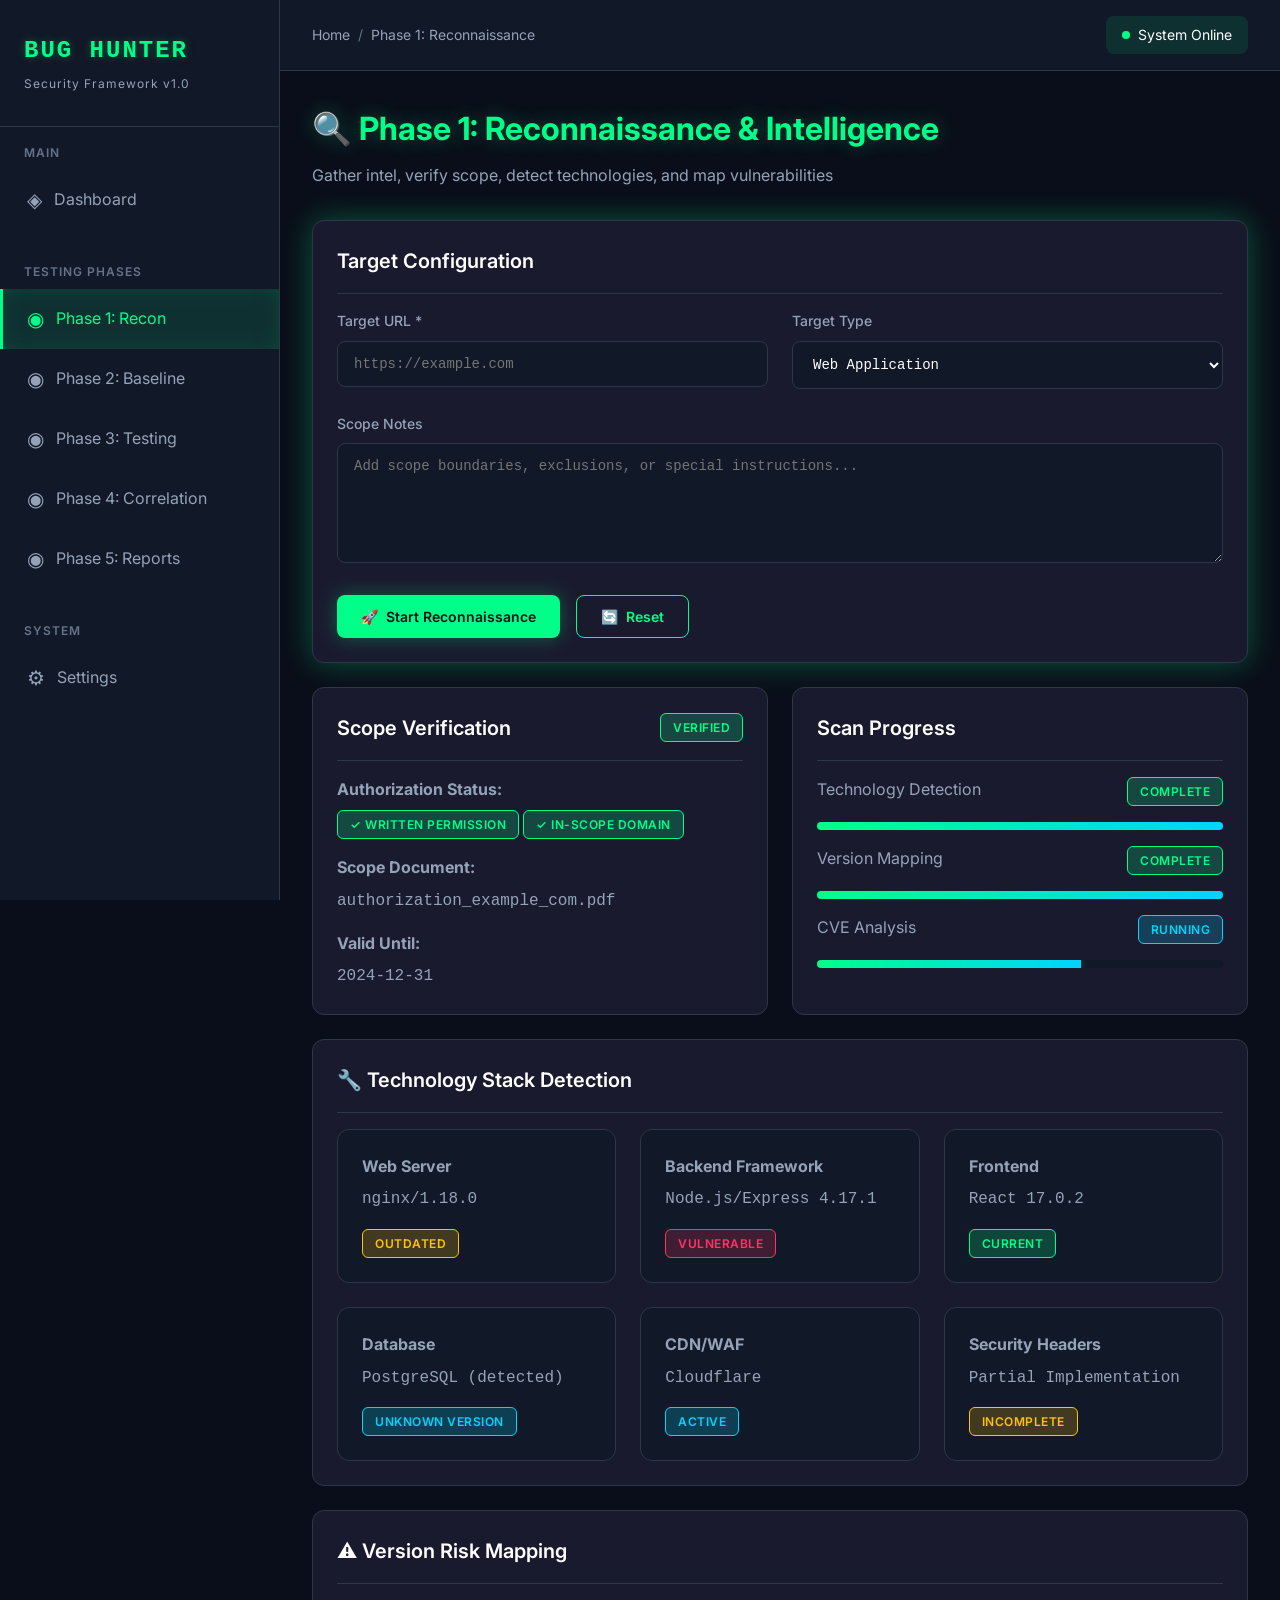
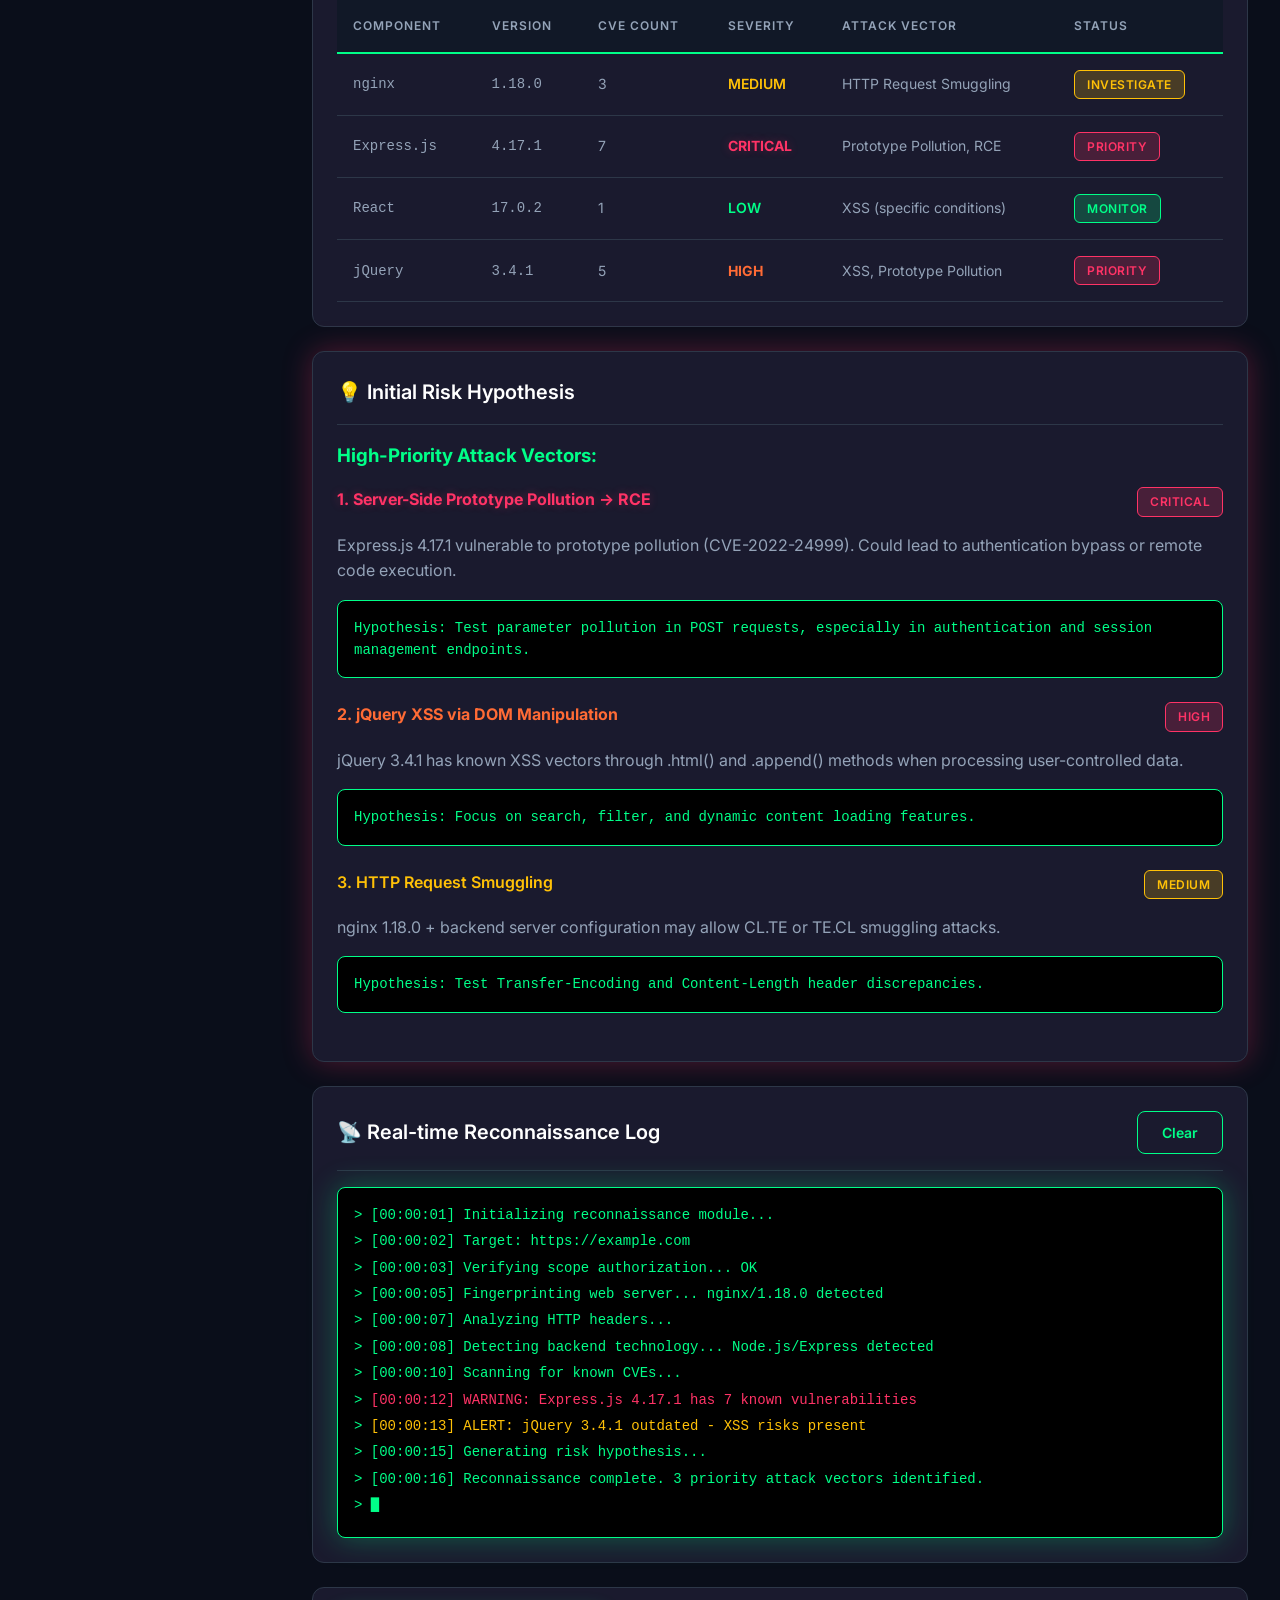
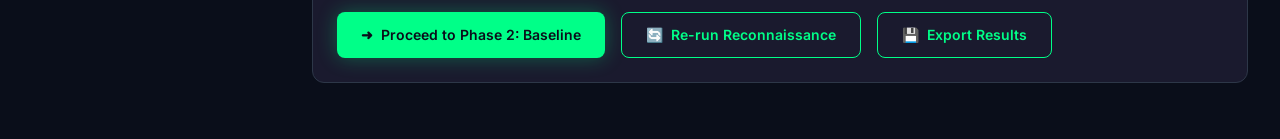
==== frontend/pages/recon.html @ 170af29f "Add professional cybersecurity-themed frontend for Bug Hunter Framework - Created stunning cyberpunk" ====
<!DOCTYPE html>
<html lang="en">
<head>
    <meta charset="UTF-8">
    <meta name="viewport" content="width=device-width, initial-scale=1.0">
    <title>Phase 1: Reconnaissance - Bug Hunter Framework</title>
    <link rel="stylesheet" href="../css/style.css">
</head>
<body>
    <div class="app-container">
        <!-- Sidebar Navigation -->
        <aside class="sidebar">
            <div class="sidebar-header">
                <div class="logo">BUG HUNTER</div>
                <div class="logo-subtitle">Security Framework v1.0</div>
            </div>
            
            <nav class="nav-menu">
                <div class="nav-section">
                    <div class="nav-section-title">Main</div>
                    <a href="index.html" class="nav-link">
                        <span class="nav-icon">◈</span>
                        <span>Dashboard</span>
                    </a>
                </div>
                
                <div class="nav-section">
                    <div class="nav-section-title">Testing Phases</div>
                    <a href="recon.html" class="nav-link">
                        <span class="nav-icon">◉</span>
                        <span>Phase 1: Recon</span>
                    </a>
                    <a href="baseline.html" class="nav-link">
                        <span class="nav-icon">◉</span>
                        <span>Phase 2: Baseline</span>
                    </a>
                    <a href="testing.html" class="nav-link">
                        <span class="nav-icon">◉</span>
                        <span>Phase 3: Testing</span>
                    </a>
                    <a href="correlation.html" class="nav-link">
                        <span class="nav-icon">◉</span>
                        <span>Phase 4: Correlation</span>
                    </a>
                    <a href="reports.html" class="nav-link">
                        <span class="nav-icon">◉</span>
                        <span>Phase 5: Reports</span>
                    </a>
                </div>
                
                <div class="nav-section">
                    <div class="nav-section-title">System</div>
                    <a href="settings.html" class="nav-link">
                        <span class="nav-icon">⚙</span>
                        <span>Settings</span>
                    </a>
                </div>
            </nav>
        </aside>

        <!-- Main Content -->
        <main class="main-content">
            <!-- Top Header -->
            <header class="top-header">
                <div class="breadcrumb">
                    <a href="index.html" class="breadcrumb-item">Home</a>
                    <span class="breadcrumb-separator">/</span>
                    <span class="breadcrumb-item">Phase 1: Reconnaissance</span>
                </div>
                
                <div class="header-actions">
                    <div class="status-indicator">
                        <span class="status-dot"></span>
                        <span>System Online</span>
                    </div>
                </div>
            </header>

            <!-- Page Content -->
            <div class="content-container">
                <!-- Page Header -->
                <div class="page-header">
                    <h1 class="page-title">🔍 Phase 1: Reconnaissance & Intelligence</h1>
                    <p class="page-subtitle">Gather intel, verify scope, detect technologies, and map vulnerabilities</p>
                </div>

                <!-- Target Input Form -->
                <div class="card glow-green">
                    <div class="card-header">
                        <h2 class="card-title">Target Configuration</h2>
                    </div>
                    <div class="card-body">
                        <form id="targetForm">
                            <div class="grid grid-2">
                                <div class="form-group">
                                    <label class="form-label">Target URL *</label>
                                    <input type="text" class="form-input" placeholder="https://example.com" id="targetUrl" required>
                                </div>
                                <div class="form-group">
                                    <label class="form-label">Target Type</label>
                                    <select class="form-select" id="targetType">
                                        <option>Web Application</option>
                                        <option>API Endpoint</option>
                                        <option>Mobile Backend</option>
                                        <option>GraphQL API</option>
                                    </select>
                                </div>
                            </div>
                            
                            <div class="form-group">
                                <label class="form-label">Scope Notes</label>
                                <textarea class="form-textarea" placeholder="Add scope boundaries, exclusions, or special instructions..."></textarea>
                            </div>
                            
                            <div class="flex gap-2">
                                <button type="submit" class="btn btn-primary">
                                    <span>🚀</span>
                                    <span>Start Reconnaissance</span>
                                </button>
                                <button type="button" class="btn btn-secondary" onclick="document.getElementById('targetForm').reset()">
                                    <span>🔄</span>
                                    <span>Reset</span>
                                </button>
                            </div>
                        </form>
                    </div>
                </div>

                <!-- Scope Verification Status -->
                <div class="grid grid-2">
                    <div class="card">
                        <div class="card-header">
                            <h2 class="card-title">Scope Verification</h2>
                            <span class="badge badge-success">VERIFIED</span>
                        </div>
                        <div class="card-body">
                            <div class="mb-2">
                                <strong>Authorization Status:</strong>
                                <div class="mt-1">
                                    <span class="badge badge-success">✓ Written Permission</span>
                                    <span class="badge badge-success">✓ In-Scope Domain</span>
                                </div>
                            </div>
                            <div class="mb-2">
                                <strong>Scope Document:</strong>
                                <div class="monospace text-secondary mt-1">authorization_example_com.pdf</div>
                            </div>
                            <div>
                                <strong>Valid Until:</strong>
                                <div class="monospace text-secondary mt-1">2024-12-31</div>
                            </div>
                        </div>
                    </div>

                    <div class="card">
                        <div class="card-header">
                            <h2 class="card-title">Scan Progress</h2>
                        </div>
                        <div class="card-body">
                            <div class="mb-2">
                                <div class="flex-between mb-1">
                                    <span>Technology Detection</span>
                                    <span class="badge badge-success">COMPLETE</span>
                                </div>
                                <div class="progress">
                                    <div class="progress-bar" style="width: 100%"></div>
                                </div>
                            </div>
                            <div class="mb-2">
                                <div class="flex-between mb-1">
                                    <span>Version Mapping</span>
                                    <span class="badge badge-success">COMPLETE</span>
                                </div>
                                <div class="progress">
                                    <div class="progress-bar" style="width: 100%"></div>
                                </div>
                            </div>
                            <div>
                                <div class="flex-between mb-1">
                                    <span>CVE Analysis</span>
                                    <span class="badge badge-info">RUNNING</span>
                                </div>
                                <div class="progress">
                                    <div class="progress-bar" style="width: 65%"></div>
                                </div>
                            </div>
                        </div>
                    </div>
                </div>

                <!-- Technology Detection Results -->
                <div class="card">
                    <div class="card-header">
                        <h2 class="card-title">🔧 Technology Stack Detection</h2>
                    </div>
                    <div class="card-body">
                        <div class="grid grid-3">
                            <div class="card" style="background: var(--bg-secondary); margin: 0;">
                                <div class="card-body">
                                    <strong class="text-primary">Web Server</strong>
                                    <div class="monospace mt-1">nginx/1.18.0</div>
                                    <span class="badge badge-warning mt-2">OUTDATED</span>
                                </div>
                            </div>
                            
                            <div class="card" style="background: var(--bg-secondary); margin: 0;">
                                <div class="card-body">
                                    <strong class="text-primary">Backend Framework</strong>
                                    <div class="monospace mt-1">Node.js/Express 4.17.1</div>
                                    <span class="badge badge-danger mt-2">VULNERABLE</span>
                                </div>
                            </div>
                            
                            <div class="card" style="background: var(--bg-secondary); margin: 0;">
                                <div class="card-body">
                                    <strong class="text-primary">Frontend</strong>
                                    <div class="monospace mt-1">React 17.0.2</div>
                                    <span class="badge badge-success mt-2">CURRENT</span>
                                </div>
                            </div>
                            
                            <div class="card" style="background: var(--bg-secondary); margin: 0;">
                                <div class="card-body">
                                    <strong class="text-primary">Database</strong>
                                    <div class="monospace mt-1">PostgreSQL (detected)</div>
                                    <span class="badge badge-info mt-2">UNKNOWN VERSION</span>
                                </div>
                            </div>
                            
                            <div class="card" style="background: var(--bg-secondary); margin: 0;">
                                <div class="card-body">
                                    <strong class="text-primary">CDN/WAF</strong>
                                    <div class="monospace mt-1">Cloudflare</div>
                                    <span class="badge badge-info mt-2">ACTIVE</span>
                                </div>
                            </div>
                            
                            <div class="card" style="background: var(--bg-secondary); margin: 0;">
                                <div class="card-body">
                                    <strong class="text-primary">Security Headers</strong>
                                    <div class="monospace mt-1">Partial Implementation</div>
                                    <span class="badge badge-warning mt-2">INCOMPLETE</span>
                                </div>
                            </div>
                        </div>
                    </div>
                </div>

                <!-- Version Risk Mapping Table -->
                <div class="card">
                    <div class="card-header">
                        <h2 class="card-title">⚠ Version Risk Mapping</h2>
                    </div>
                    <div class="card-body">
                        <table class="table">
                            <thead>
                                <tr>
                                    <th>Component</th>
                                    <th>Version</th>
                                    <th>CVE Count</th>
                                    <th>Severity</th>
                                    <th>Attack Vector</th>
                                    <th>Status</th>
                                </tr>
                            </thead>
                            <tbody>
                                <tr>
                                    <td class="monospace">nginx</td>
                                    <td class="monospace">1.18.0</td>
                                    <td>3</td>
                                    <td><span class="risk-medium">MEDIUM</span></td>
                                    <td>HTTP Request Smuggling</td>
                                    <td><span class="badge badge-warning">INVESTIGATE</span></td>
                                </tr>
                                <tr>
                                    <td class="monospace">Express.js</td>
                                    <td class="monospace">4.17.1</td>
                                    <td>7</td>
                                    <td><span class="risk-critical">CRITICAL</span></td>
                                    <td>Prototype Pollution, RCE</td>
                                    <td><span class="badge badge-danger">PRIORITY</span></td>
                                </tr>
                                <tr>
                                    <td class="monospace">React</td>
                                    <td class="monospace">17.0.2</td>
                                    <td>1</td>
                                    <td><span class="risk-low">LOW</span></td>
                                    <td>XSS (specific conditions)</td>
                                    <td><span class="badge badge-success">MONITOR</span></td>
                                </tr>
                                <tr>
                                    <td class="monospace">jQuery</td>
                                    <td class="monospace">3.4.1</td>
                                    <td>5</td>
                                    <td><span class="risk-high">HIGH</span></td>
                                    <td>XSS, Prototype Pollution</td>
                                    <td><span class="badge badge-danger">PRIORITY</span></td>
                                </tr>
                            </tbody>
                        </table>
                    </div>
                </div>

                <!-- Risk Hypothesis Display -->
                <div class="card glow-red">
                    <div class="card-header">
                        <h2 class="card-title">💡 Initial Risk Hypothesis</h2>
                    </div>
                    <div class="card-body">
                        <h3 style="color: var(--neon-green); margin-bottom: 1rem;">High-Priority Attack Vectors:</h3>
                        
                        <div class="mb-3">
                            <div class="flex-between mb-2">
                                <strong class="risk-critical">1. Server-Side Prototype Pollution → RCE</strong>
                                <span class="badge badge-danger">CRITICAL</span>
                            </div>
                            <div class="text-secondary">
                                Express.js 4.17.1 vulnerable to prototype pollution (CVE-2022-24999). 
                                Could lead to authentication bypass or remote code execution.
                            </div>
                            <div class="code-block mt-2">
                                Hypothesis: Test parameter pollution in POST requests, 
                                especially in authentication and session management endpoints.
                            </div>
                        </div>

                        <div class="mb-3">
                            <div class="flex-between mb-2">
                                <strong class="risk-high">2. jQuery XSS via DOM Manipulation</strong>
                                <span class="badge badge-danger">HIGH</span>
                            </div>
                            <div class="text-secondary">
                                jQuery 3.4.1 has known XSS vectors through .html() and .append() methods
                                when processing user-controlled data.
                            </div>
                            <div class="code-block mt-2">
                                Hypothesis: Focus on search, filter, and dynamic content loading features.
                            </div>
                        </div>

                        <div class="mb-3">
                            <div class="flex-between mb-2">
                                <strong class="risk-medium">3. HTTP Request Smuggling</strong>
                                <span class="badge badge-warning">MEDIUM</span>
                            </div>
                            <div class="text-secondary">
                                nginx 1.18.0 + backend server configuration may allow CL.TE or TE.CL smuggling attacks.
                            </div>
                            <div class="code-block mt-2">
                                Hypothesis: Test Transfer-Encoding and Content-Length header discrepancies.
                            </div>
                        </div>
                    </div>
                </div>

                <!-- Real-time Terminal Output -->
                <div class="card">
                    <div class="card-header">
                        <h2 class="card-title">📡 Real-time Reconnaissance Log</h2>
                        <button class="btn btn-secondary" onclick="BugHunter.clearTerminal('reconTerminal')">Clear</button>
                    </div>
                    <div class="card-body">
                        <div class="terminal" id="reconTerminal">
                            <div class="terminal-line">[00:00:01] Initializing reconnaissance module...</div>
                            <div class="terminal-line">[00:00:02] Target: https://example.com</div>
                            <div class="terminal-line">[00:00:03] Verifying scope authorization... OK</div>
                            <div class="terminal-line">[00:00:05] Fingerprinting web server... nginx/1.18.0 detected</div>
                            <div class="terminal-line">[00:00:07] Analyzing HTTP headers...</div>
                            <div class="terminal-line">[00:00:08] Detecting backend technology... Node.js/Express detected</div>
                            <div class="terminal-line">[00:00:10] Scanning for known CVEs...</div>
                            <div class="terminal-line" style="color: #ff3366;">[00:00:12] WARNING: Express.js 4.17.1 has 7 known vulnerabilities</div>
                            <div class="terminal-line" style="color: #ffc107;">[00:00:13] ALERT: jQuery 3.4.1 outdated - XSS risks present</div>
                            <div class="terminal-line">[00:00:15] Generating risk hypothesis...</div>
                            <div class="terminal-line" style="color: #00ff88;">[00:00:16] Reconnaissance complete. 3 priority attack vectors identified.</div>
                            <div class="terminal-line"><span class="terminal-prompt">█</span></div>
                        </div>
                    </div>
                </div>

                <!-- Actions -->
                <div class="card">
                    <div class="card-body flex gap-2">
                        <a href="baseline.html" class="btn btn-primary">
                            <span>➜</span>
                            <span>Proceed to Phase 2: Baseline</span>
                        </a>
                        <button class="btn btn-secondary" onclick="location.reload()">
                            <span>🔄</span>
                            <span>Re-run Reconnaissance</span>
                        </button>
                        <button class="btn btn-secondary">
                            <span>💾</span>
                            <span>Export Results</span>
                        </button>
                    </div>
                </div>
            </div>
        </main>
    </div>

    <script src="../js/app.js"></script>
    <script>
        document.getElementById('targetForm').addEventListener('submit', (e) => {
            e.preventDefault();
            const url = document.getElementById('targetUrl').value;
            BugHunter.addTerminalLine('reconTerminal', `[NEW] Starting reconnaissance for ${url}...`, 'success');
            BugHunter.showNotification('Reconnaissance started for ' + url, 'info');
        });
    </script>
</body>
</html>
---- frontend/css/style.css ----
/* Bug Hunter Framework - Cybersecurity Theme CSS */

@import url('https://fonts.googleapis.com/css2?family=Inter:wght@300;400;500;600;700&display=swap');

:root {
    --bg-primary: #0a0e1a;
    --bg-secondary: #111827;
    --bg-card: #1a1a2e;
    --neon-green: #00ff88;
    --neon-red: #ff3366;
    --neon-blue: #00d4ff;
    --neon-purple: #b026ff;
    --text-primary: #ffffff;
    --text-secondary: #94a3b8;
    --text-muted: #64748b;
    --border-color: #2d3748;
    --glow-green: rgba(0, 255, 136, 0.3);
    --glow-red: rgba(255, 51, 102, 0.3);
    --glow-blue: rgba(0, 212, 255, 0.3);
}

* {
    margin: 0;
    padding: 0;
    box-sizing: border-box;
}

body {
    font-family: 'Inter', -apple-system, BlinkMacSystemFont, 'Segoe UI', sans-serif;
    background-color: var(--bg-primary);
    color: var(--text-primary);
    line-height: 1.6;
    overflow-x: hidden;
}

code, pre, .monospace {
    font-family: 'Courier New', 'Consolas', monospace;
}

/* Scrollbar Styling */
::-webkit-scrollbar {
    width: 10px;
    height: 10px;
}

::-webkit-scrollbar-track {
    background: var(--bg-secondary);
}

::-webkit-scrollbar-thumb {
    background: var(--neon-green);
    border-radius: 5px;
}

::-webkit-scrollbar-thumb:hover {
    background: #00cc70;
}

/* Layout Container */
.app-container {
    display: flex;
    min-height: 100vh;
}

/* Sidebar Navigation */
.sidebar {
    width: 280px;
    background: var(--bg-secondary);
    border-right: 1px solid var(--border-color);
    position: fixed;
    height: 100vh;
    overflow-y: auto;
    z-index: 1000;
    transition: transform 0.3s ease;
}

.sidebar-header {
    padding: 2rem 1.5rem;
    border-bottom: 1px solid var(--border-color);
}

.logo {
    font-family: 'Courier New', monospace;
    font-size: 1.5rem;
    font-weight: bold;
    color: var(--neon-green);
    text-shadow: 0 0 10px var(--glow-green);
    letter-spacing: 2px;
}

.logo-subtitle {
    font-size: 0.75rem;
    color: var(--text-secondary);
    margin-top: 0.25rem;
    letter-spacing: 1px;
}

.nav-menu {
    padding: 1rem 0;
}

.nav-section {
    margin-bottom: 2rem;
}

.nav-section-title {
    font-size: 0.75rem;
    font-weight: 600;
    color: var(--text-muted);
    text-transform: uppercase;
    letter-spacing: 1px;
    padding: 0 1.5rem;
    margin-bottom: 0.5rem;
}

.nav-link {
    display: flex;
    align-items: center;
    padding: 0.875rem 1.5rem;
    color: var(--text-secondary);
    text-decoration: none;
    transition: all 0.3s ease;
    border-left: 3px solid transparent;
}

.nav-link:hover {
    background: rgba(0, 255, 136, 0.05);
    color: var(--neon-green);
    border-left-color: var(--neon-green);
}

.nav-link.active {
    background: rgba(0, 255, 136, 0.1);
    color: var(--neon-green);
    border-left-color: var(--neon-green);
    box-shadow: inset 0 0 20px rgba(0, 255, 136, 0.1);
}

.nav-icon {
    margin-right: 0.75rem;
    font-size: 1.25rem;
}

/* Main Content Area */
.main-content {
    flex: 1;
    margin-left: 280px;
    background: var(--bg-primary);
}

/* Top Header */
.top-header {
    background: var(--bg-secondary);
    border-bottom: 1px solid var(--border-color);
    padding: 1rem 2rem;
    position: sticky;
    top: 0;
    z-index: 999;
    display: flex;
    justify-content: space-between;
    align-items: center;
}

.breadcrumb {
    display: flex;
    align-items: center;
    gap: 0.5rem;
    font-size: 0.875rem;
    color: var(--text-secondary);
}

.breadcrumb-item {
    color: var(--text-secondary);
    text-decoration: none;
    transition: color 0.3s;
}

.breadcrumb-item:hover {
    color: var(--neon-green);
}

.breadcrumb-separator {
    color: var(--text-muted);
}

.header-actions {
    display: flex;
    align-items: center;
    gap: 1rem;
}

.status-indicator {
    display: flex;
    align-items: center;
    gap: 0.5rem;
    padding: 0.5rem 1rem;
    background: rgba(0, 255, 136, 0.1);
    border-radius: 8px;
    font-size: 0.875rem;
}

.status-dot {
    width: 8px;
    height: 8px;
    border-radius: 50%;
    background: var(--neon-green);
    animation: pulse 2s infinite;
}

@keyframes pulse {
    0%, 100% { opacity: 1; }
    50% { opacity: 0.5; }
}

/* Content Container */
.content-container {
    padding: 2rem;
    max-width: 1400px;
}

/* Page Header */
.page-header {
    margin-bottom: 2rem;
}

.page-title {
    font-size: 2rem;
    font-weight: 700;
    color: var(--neon-green);
    text-shadow: 0 0 20px var(--glow-green);
    margin-bottom: 0.5rem;
}

.page-subtitle {
    color: var(--text-secondary);
    font-size: 1rem;
}

/* Cards */
.card {
    background: var(--bg-card);
    border: 1px solid var(--border-color);
    border-radius: 12px;
    padding: 1.5rem;
    margin-bottom: 1.5rem;
    transition: all 0.3s ease;
}

.card:hover {
    border-color: var(--neon-green);
    box-shadow: 0 0 30px var(--glow-green);
    transform: translateY(-2px);
}

.card-header {
    display: flex;
    justify-content: space-between;
    align-items: center;
    margin-bottom: 1rem;
    padding-bottom: 1rem;
    border-bottom: 1px solid var(--border-color);
}

.card-title {
    font-size: 1.25rem;
    font-weight: 600;
    color: var(--text-primary);
}

.card-body {
    color: var(--text-secondary);
}

/* Grid Layouts */
.grid {
    display: grid;
    gap: 1.5rem;
}

.grid-2 {
    grid-template-columns: repeat(2, 1fr);
}

.grid-3 {
    grid-template-columns: repeat(3, 1fr);
}

.grid-4 {
    grid-template-columns: repeat(4, 1fr);
}

/* Stats Cards */
.stat-card {
    background: linear-gradient(135deg, var(--bg-card) 0%, rgba(0, 255, 136, 0.05) 100%);
    border: 1px solid var(--border-color);
    border-radius: 12px;
    padding: 1.5rem;
    text-align: center;
    transition: all 0.3s ease;
}

.stat-card:hover {
    border-color: var(--neon-green);
    box-shadow: 0 0 30px var(--glow-green);
    transform: translateY(-4px);
}

.stat-value {
    font-size: 2.5rem;
    font-weight: 700;
    color: var(--neon-green);
    font-family: 'Courier New', monospace;
    text-shadow: 0 0 10px var(--glow-green);
}

.stat-label {
    font-size: 0.875rem;
    color: var(--text-secondary);
    text-transform: uppercase;
    letter-spacing: 1px;
    margin-top: 0.5rem;
}

/* Buttons */
.btn {
    padding: 0.75rem 1.5rem;
    border: none;
    border-radius: 8px;
    font-size: 0.875rem;
    font-weight: 600;
    cursor: pointer;
    transition: all 0.3s ease;
    text-decoration: none;
    display: inline-flex;
    align-items: center;
    gap: 0.5rem;
    font-family: 'Inter', sans-serif;
}

.btn-primary {
    background: var(--neon-green);
    color: var(--bg-primary);
    box-shadow: 0 0 20px var(--glow-green);
}

.btn-primary:hover {
    background: #00cc70;
    box-shadow: 0 0 30px var(--glow-green);
    transform: translateY(-2px);
}

.btn-secondary {
    background: transparent;
    color: var(--neon-green);
    border: 1px solid var(--neon-green);
}

.btn-secondary:hover {
    background: rgba(0, 255, 136, 0.1);
    box-shadow: 0 0 20px var(--glow-green);
}

.btn-danger {
    background: var(--neon-red);
    color: white;
    box-shadow: 0 0 20px var(--glow-red);
}

.btn-danger:hover {
    background: #cc2952;
    box-shadow: 0 0 30px var(--glow-red);
}

/* Forms */
.form-group {
    margin-bottom: 1.5rem;
}

.form-label {
    display: block;
    margin-bottom: 0.5rem;
    color: var(--text-secondary);
    font-size: 0.875rem;
    font-weight: 500;
}

.form-input,
.form-textarea,
.form-select {
    width: 100%;
    padding: 0.875rem 1rem;
    background: var(--bg-secondary);
    border: 1px solid var(--border-color);
    border-radius: 8px;
    color: var(--text-primary);
    font-size: 0.875rem;
    font-family: 'Courier New', monospace;
    transition: all 0.3s ease;
}

.form-input:focus,
.form-textarea:focus,
.form-select:focus {
    outline: none;
    border-color: var(--neon-green);
    box-shadow: 0 0 20px var(--glow-green);
}

.form-textarea {
    resize: vertical;
    min-height: 120px;
}

/* Terminal Output */
.terminal {
    background: #000000;
    border: 1px solid var(--neon-green);
    border-radius: 8px;
    padding: 1rem;
    font-family: 'Courier New', monospace;
    font-size: 0.875rem;
    color: var(--neon-green);
    max-height: 400px;
    overflow-y: auto;
    box-shadow: 0 0 30px var(--glow-green);
}

.terminal-line {
    margin-bottom: 0.25rem;
    white-space: pre-wrap;
    word-break: break-all;
}

.terminal-line::before {
    content: '> ';
    color: var(--neon-green);
}

.terminal-prompt {
    color: var(--neon-green);
    animation: blink 1s infinite;
}

@keyframes blink {
    0%, 49% { opacity: 1; }
    50%, 100% { opacity: 0; }
}

/* Tables */
.table {
    width: 100%;
    border-collapse: collapse;
    font-size: 0.875rem;
}

.table th {
    background: var(--bg-secondary);
    color: var(--text-secondary);
    text-transform: uppercase;
    font-size: 0.75rem;
    font-weight: 600;
    letter-spacing: 1px;
    padding: 1rem;
    text-align: left;
    border-bottom: 2px solid var(--neon-green);
}

.table td {
    padding: 1rem;
    border-bottom: 1px solid var(--border-color);
    color: var(--text-secondary);
}

.table tr:hover {
    background: rgba(0, 255, 136, 0.05);
}

/* Badges */
.badge {
    display: inline-block;
    padding: 0.25rem 0.75rem;
    border-radius: 6px;
    font-size: 0.75rem;
    font-weight: 600;
    text-transform: uppercase;
    letter-spacing: 0.5px;
}

.badge-success {
    background: rgba(0, 255, 136, 0.2);
    color: var(--neon-green);
    border: 1px solid var(--neon-green);
}

.badge-danger {
    background: rgba(255, 51, 102, 0.2);
    color: var(--neon-red);
    border: 1px solid var(--neon-red);
}

.badge-warning {
    background: rgba(255, 193, 7, 0.2);
    color: #ffc107;
    border: 1px solid #ffc107;
}

.badge-info {
    background: rgba(0, 212, 255, 0.2);
    color: var(--neon-blue);
    border: 1px solid var(--neon-blue);
}

/* Alert/Banner */
.alert {
    padding: 1rem 1.5rem;
    border-radius: 8px;
    margin-bottom: 1.5rem;
    border: 1px solid;
    display: flex;
    align-items: center;
    gap: 1rem;
}

.alert-warning {
    background: rgba(255, 193, 7, 0.1);
    border-color: #ffc107;
    color: #ffc107;
}

.alert-danger {
    background: rgba(255, 51, 102, 0.1);
    border-color: var(--neon-red);
    color: var(--neon-red);
}

.alert-info {
    background: rgba(0, 212, 255, 0.1);
    border-color: var(--neon-blue);
    color: var(--neon-blue);
}

.alert-icon {
    font-size: 1.5rem;
}

/* Progress Bar */
.progress {
    width: 100%;
    height: 8px;
    background: var(--bg-secondary);
    border-radius: 4px;
    overflow: hidden;
    margin: 1rem 0;
}

.progress-bar {
    height: 100%;
    background: linear-gradient(90deg, var(--neon-green), var(--neon-blue));
    transition: width 0.5s ease;
    box-shadow: 0 0 10px var(--glow-green);
}

/* Tabs */
.tabs {
    display: flex;
    border-bottom: 2px solid var(--border-color);
    margin-bottom: 1.5rem;
    gap: 1rem;
}

.tab {
    padding: 1rem 1.5rem;
    background: transparent;
    border: none;
    color: var(--text-secondary);
    cursor: pointer;
    border-bottom: 2px solid transparent;
    margin-bottom: -2px;
    transition: all 0.3s ease;
    font-size: 0.875rem;
    font-weight: 600;
}

.tab:hover {
    color: var(--neon-green);
}

.tab.active {
    color: var(--neon-green);
    border-bottom-color: var(--neon-green);
    box-shadow: 0 0 20px var(--glow-green);
}

.tab-content {
    display: none;
}

.tab-content.active {
    display: block;
    animation: fadeIn 0.3s ease;
}

@keyframes fadeIn {
    from { opacity: 0; transform: translateY(10px); }
    to { opacity: 1; transform: translateY(0); }
}

/* ASCII Art */
.ascii-art {
    font-family: 'Courier New', monospace;
    font-size: 0.5rem;
    line-height: 1;
    color: var(--neon-green);
    text-shadow: 0 0 10px var(--glow-green);
    white-space: pre;
    text-align: center;
    margin: 2rem 0;
}

/* Typing Animation */
.typing-text {
    overflow: hidden;
    white-space: nowrap;
    animation: typing 3s steps(40) infinite;
}

@keyframes typing {
    0%, 90%, 100% { width: 0; }
    30%, 60% { width: 100%; }
}

/* Glow Effects */
.glow-green {
    box-shadow: 0 0 30px var(--glow-green);
}

.glow-red {
    box-shadow: 0 0 30px var(--glow-red);
}

.glow-blue {
    box-shadow: 0 0 30px var(--glow-blue);
}

/* Risk Levels */
.risk-critical {
    color: var(--neon-red);
    font-weight: 700;
    text-shadow: 0 0 10px var(--glow-red);
}

.risk-high {
    color: #ff6b35;
    font-weight: 700;
}

.risk-medium {
    color: #ffc107;
    font-weight: 600;
}

.risk-low {
    color: var(--neon-green);
    font-weight: 600;
}

/* Loading Spinner */
.spinner {
    width: 40px;
    height: 40px;
    border: 4px solid var(--bg-secondary);
    border-top: 4px solid var(--neon-green);
    border-radius: 50%;
    animation: spin 1s linear infinite;
}

@keyframes spin {
    0% { transform: rotate(0deg); }
    100% { transform: rotate(360deg); }
}

/* Navigation Cards (Dashboard) */
.nav-card {
    background: linear-gradient(135deg, var(--bg-card) 0%, rgba(0, 255, 136, 0.05) 100%);
    border: 1px solid var(--border-color);
    border-radius: 12px;
    padding: 2rem;
    text-decoration: none;
    color: var(--text-primary);
    display: block;
    transition: all 0.3s ease;
    position: relative;
    overflow: hidden;
}

.nav-card::before {
    content: '';
    position: absolute;
    top: 0;
    left: 0;
    width: 4px;
    height: 100%;
    background: var(--neon-green);
    transform: scaleY(0);
    transition: transform 0.3s ease;
}

.nav-card:hover::before {
    transform: scaleY(1);
}

.nav-card:hover {
    border-color: var(--neon-green);
    box-shadow: 0 0 40px var(--glow-green);
    transform: translateY(-4px);
}

.nav-card-icon {
    font-size: 3rem;
    color: var(--neon-green);
    margin-bottom: 1rem;
    text-shadow: 0 0 20px var(--glow-green);
}

.nav-card-title {
    font-size: 1.5rem;
    font-weight: 700;
    margin-bottom: 0.5rem;
}

.nav-card-description {
    color: var(--text-secondary);
    font-size: 0.875rem;
}

/* Activity Feed */
.activity-item {
    display: flex;
    gap: 1rem;
    padding: 1rem;
    border-left: 2px solid var(--border-color);
    margin-bottom: 1rem;
    transition: all 0.3s ease;
}

.activity-item:hover {
    border-left-color: var(--neon-green);
    background: rgba(0, 255, 136, 0.05);
}

.activity-icon {
    width: 40px;
    height: 40px;
    background: rgba(0, 255, 136, 0.1);
    border-radius: 50%;
    display: flex;
    align-items: center;
    justify-content: center;
    color: var(--neon-green);
    flex-shrink: 0;
}

.activity-content {
    flex: 1;
}

.activity-title {
    color: var(--text-primary);
    font-weight: 600;
    margin-bottom: 0.25rem;
}

.activity-time {
    color: var(--text-muted);
    font-size: 0.75rem;
}

/* Decision Tree Styles */
.decision-tree {
    padding: 1.5rem;
}

.decision-node {
    background: var(--bg-secondary);
    border: 1px solid var(--border-color);
    border-radius: 8px;
    padding: 1.5rem;
    margin-bottom: 1rem;
}

.decision-node.active {
    border-color: var(--neon-green);
    box-shadow: 0 0 20px var(--glow-green);
}

.decision-question {
    font-size: 1.125rem;
    color: var(--neon-green);
    margin-bottom: 1rem;
    font-weight: 600;
}

.decision-options {
    display: flex;
    gap: 1rem;
    flex-wrap: wrap;
}

.decision-btn {
    padding: 0.75rem 1.5rem;
    background: var(--bg-card);
    border: 1px solid var(--border-color);
    border-radius: 8px;
    color: var(--text-primary);
    cursor: pointer;
    transition: all 0.3s ease;
}

.decision-btn:hover {
    border-color: var(--neon-green);
    background: rgba(0, 255, 136, 0.1);
    box-shadow: 0 0 20px var(--glow-green);
}

/* Code Block */
.code-block {
    background: #000000;
    border: 1px solid var(--neon-green);
    border-radius: 8px;
    padding: 1rem;
    font-family: 'Courier New', monospace;
    font-size: 0.875rem;
    color: var(--neon-green);
    overflow-x: auto;
    margin: 1rem 0;
}

/* Responsive Design */
@media (max-width: 1200px) {
    .grid-4 {
        grid-template-columns: repeat(2, 1fr);
    }
}

@media (max-width: 768px) {
    .sidebar {
        transform: translateX(-100%);
        width: 280px;
    }
    
    .sidebar.open {
        transform: translateX(0);
    }
    
    .main-content {
        margin-left: 0;
    }
    
    .grid-2,
    .grid-3,
    .grid-4 {
        grid-template-columns: 1fr;
    }
    
    .content-container {
        padding: 1rem;
    }
    
    .page-title {
        font-size: 1.5rem;
    }
}

/* Utility Classes */
.text-center { text-align: center; }
.text-right { text-align: right; }
.mt-1 { margin-top: 0.5rem; }
.mt-2 { margin-top: 1rem; }
.mt-3 { margin-top: 1.5rem; }
.mb-1 { margin-bottom: 0.5rem; }
.mb-2 { margin-bottom: 1rem; }
.mb-3 { margin-bottom: 1.5rem; }
.p-1 { padding: 0.5rem; }
.p-2 { padding: 1rem; }
.p-3 { padding: 1.5rem; }
.flex { display: flex; }
.flex-between { display: flex; justify-content: space-between; }
.flex-center { display: flex; align-items: center; justify-content: center; }
.gap-1 { gap: 0.5rem; }
.gap-2 { gap: 1rem; }
.gap-3 { gap: 1.5rem; }
.w-full { width: 100%; }
.hidden { display: none; }
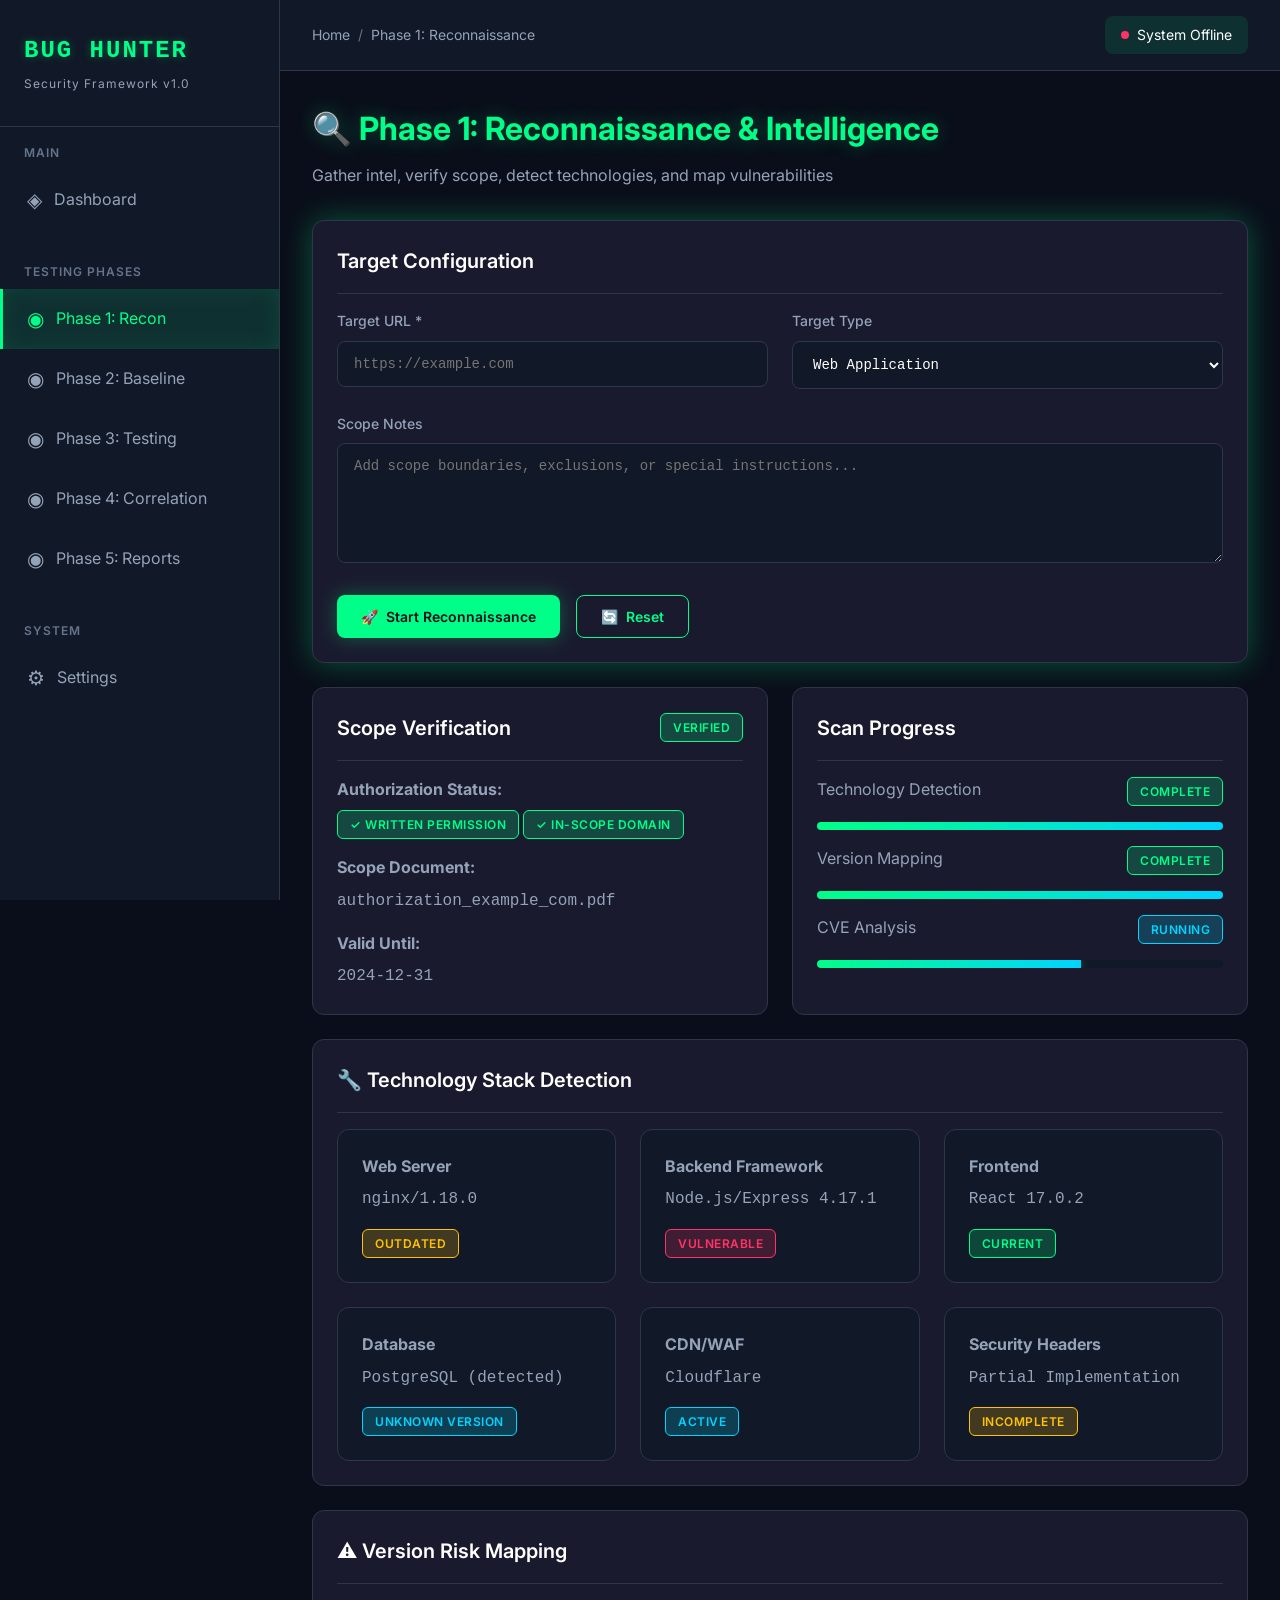
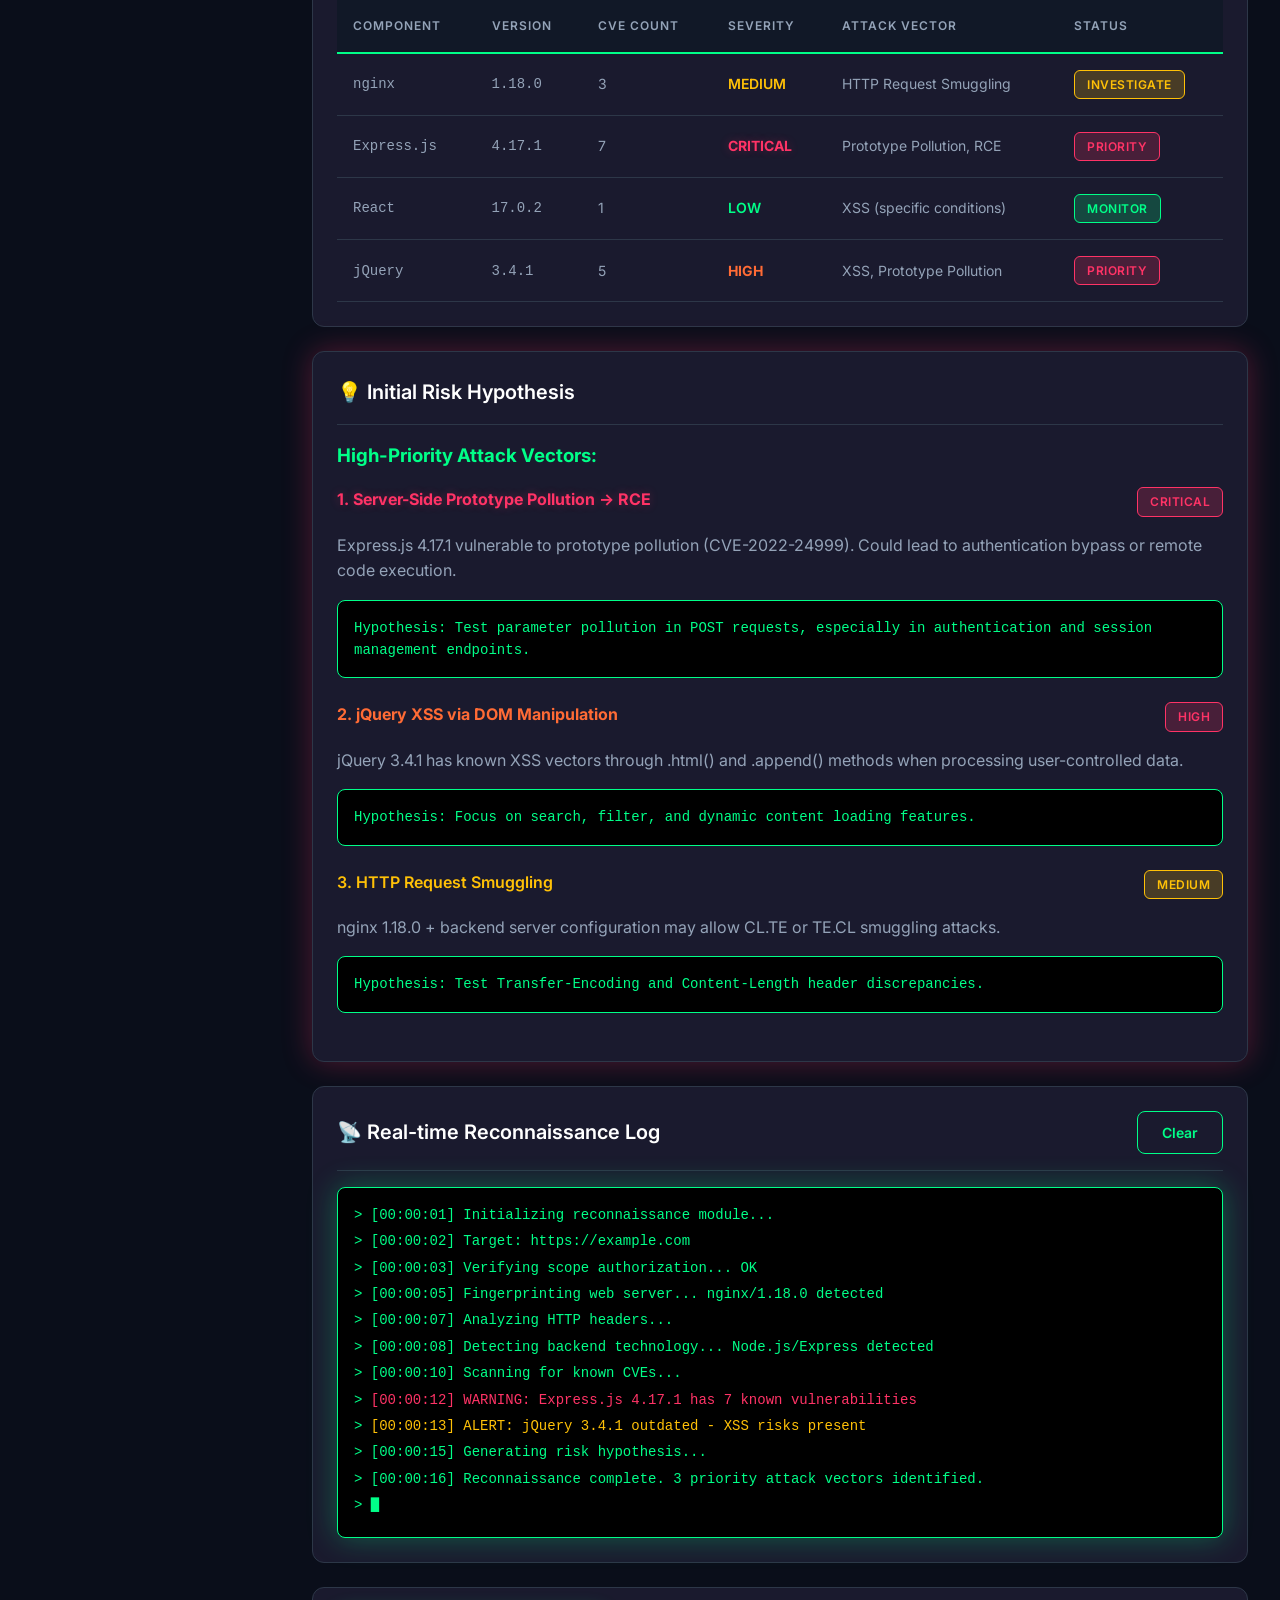
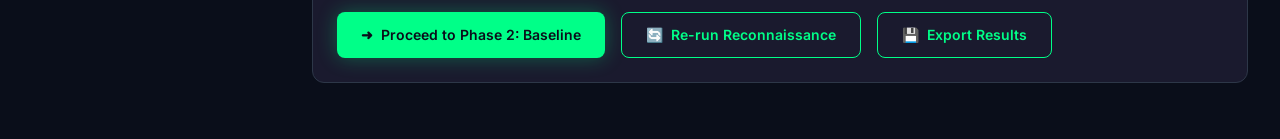
==== commit d6c36d1f: "Fix scope verification API and add frontend-backend integration Co-authored-by: imnaruu <104673511+i" ====
--- a/frontend/pages/recon.html
+++ b/frontend/pages/recon.html
@@ -400,12 +400,164 @@
 
     <script src="../js/app.js"></script>
     <script>
-        document.getElementById('targetForm').addEventListener('submit', (e) => {
+        let currentTargetId = null;
+        
+        // Handle form submission
+        document.getElementById('targetForm').addEventListener('submit', async (e) => {
             e.preventDefault();
             const url = document.getElementById('targetUrl').value;
-            BugHunter.addTerminalLine('reconTerminal', `[NEW] Starting reconnaissance for ${url}...`, 'success');
-            BugHunter.showNotification('Reconnaissance started for ' + url, 'info');
+            
+            // Generate target ID
+            currentTargetId = 'target-' + Date.now();
+            
+            // Clear terminal
+            BugHunter.clearTerminal('reconTerminal');
+            BugHunter.addTerminalLine('reconTerminal', `[START] Reconnaissance initiated for ${url}`, 'info');
+            BugHunter.addTerminalLine('reconTerminal', `[INFO] Target ID: ${currentTargetId}`, 'info');
+            
+            try {
+                // Step 1: Verify scope
+                BugHunter.addTerminalLine('reconTerminal', `[STEP 1/3] Verifying scope...`, 'info');
+                const scopeResult = await BugHunter.verifyScope(url);
+                
+                if (scopeResult.is_in_scope) {
+                    BugHunter.addTerminalLine('reconTerminal', `[✓] Scope verified: ${scopeResult.message}`, 'success');
+                    
+                    // Update scope verification card
+                    updateScopeStatus(scopeResult);
+                } else {
+                    BugHunter.addTerminalLine('reconTerminal', `[✗] Scope verification failed: ${scopeResult.message}`, 'error');
+                    BugHunter.showNotification('Target is not in scope!', 'error');
+                    return;
+                }
+                
+                // Step 2: Detect technologies
+                BugHunter.addTerminalLine('reconTerminal', `[STEP 2/3] Detecting technologies...`, 'info');
+                const techResult = await BugHunter.detectTechnologies(currentTargetId, url);
+                BugHunter.addTerminalLine('reconTerminal', `[✓] Technology detection complete`, 'success');
+                
+                // Display technologies
+                displayTechnologies(techResult.technologies);
+                
+                // Step 3: Map version risks
+                if (techResult.technologies && Object.values(techResult.technologies).some(arr => arr.length > 0)) {
+                    BugHunter.addTerminalLine('reconTerminal', `[STEP 3/3] Mapping version risks...`, 'info');
+                    
+                    // Collect all technologies for risk mapping
+                    const allTechs = [];
+                    Object.values(techResult.technologies).forEach(techList => {
+                        techList.forEach(tech => {
+                            if (tech.version) {
+                                allTechs.push({
+                                    name: tech.name,
+                                    version: tech.version,
+                                    category: tech.category
+                                });
+                            }
+                        });
+                    });
+                    
+                    if (allTechs.length > 0) {
+                        try {
+                            const riskResult = await BugHunter.mapVersionRisks(allTechs);
+                            BugHunter.addTerminalLine('reconTerminal', `[✓] Version risk mapping complete`, 'success');
+                            displayVersionRisks(riskResult.risks);
+                        } catch (err) {
+                            BugHunter.addTerminalLine('reconTerminal', `[!] Version risk mapping not available`, 'warning');
+                        }
+                    }
+                } else {
+                    BugHunter.addTerminalLine('reconTerminal', `[!] No technologies with versions detected`, 'warning');
+                }
+                
+                BugHunter.addTerminalLine('reconTerminal', `[COMPLETE] Reconnaissance finished successfully`, 'success');
+                BugHunter.showNotification('Reconnaissance complete!', 'success');
+                
+            } catch (error) {
+                BugHunter.addTerminalLine('reconTerminal', `[ERROR] ${error.message}`, 'error');
+                BugHunter.showNotification('Reconnaissance failed: ' + error.message, 'error');
+                console.error('Recon error:', error);
+            }
         });
+        
+        // Update scope verification display
+        function updateScopeStatus(scopeResult) {
+            // This would update the scope verification card with real data
+            console.log('Scope result:', scopeResult);
+        }
+        
+        // Display detected technologies
+        function displayTechnologies(technologies) {
+            const container = document.querySelector('.grid-3');
+            if (!container) return;
+            
+            // Clear existing content
+            container.innerHTML = '';
+            
+            // Display each category
+            const categories = {
+                'web_servers': { title: 'Web Server', icon: '🖥️' },
+                'languages': { title: 'Language', icon: '💻' },
+                'frameworks': { title: 'Framework', icon: '🔧' },
+                'template_engines': { title: 'Template Engine', icon: '📝' },
+                'api_styles': { title: 'API Style', icon: '🔌' }
+            };
+            
+            Object.entries(categories).forEach(([key, meta]) => {
+                const techs = technologies[key] || [];
+                const card = document.createElement('div');
+                card.className = 'card';
+                card.style.background = 'var(--bg-secondary)';
+                card.style.margin = '0';
+                
+                let content = `<div class="card-body"><strong class="text-primary">${meta.icon} ${meta.title}</strong><div class="mt-2">`;
+                
+                if (techs.length > 0) {
+                    techs.forEach(tech => {
+                        const confidencePercent = Math.round(tech.confidence * 100);
+                        content += `
+                            <div class="mb-1">
+                                <div class="monospace">${tech.name} ${tech.version || ''}</div>
+                                <div class="text-secondary" style="font-size: 0.85em;">Confidence: ${confidencePercent}%</div>
+                            </div>
+                        `;
+                    });
+                } else {
+                    content += '<div class="monospace text-secondary">Not detected</div>';
+                }
+                
+                content += '</div></div>';
+                card.innerHTML = content;
+                container.appendChild(card);
+            });
+        }
+        
+        // Display version risks
+        function displayVersionRisks(risks) {
+            const table = document.getElementById('versionRiskTable');
+            if (!table) {
+                BugHunter.addTerminalLine('reconTerminal', `[INFO] Found ${risks.length} version risks`, 'info');
+                return;
+            }
+            
+            const tbody = table.querySelector('tbody');
+            if (!tbody) return;
+            
+            tbody.innerHTML = '';
+            
+            risks.forEach(risk => {
+                const row = document.createElement('tr');
+                const severityClass = risk.severity.toLowerCase();
+                row.innerHTML = `
+                    <td class="monospace">${risk.technology}</td>
+                    <td class="monospace">${risk.version}</td>
+                    <td><span class="badge badge-${severityClass}">${risk.severity}</span></td>
+                    <td>${risk.risk_hypothesis}</td>
+                    <td>${risk.recommendation}</td>
+                `;
+                tbody.appendChild(row);
+            });
+        }
     </script>
 </body>
 </html>
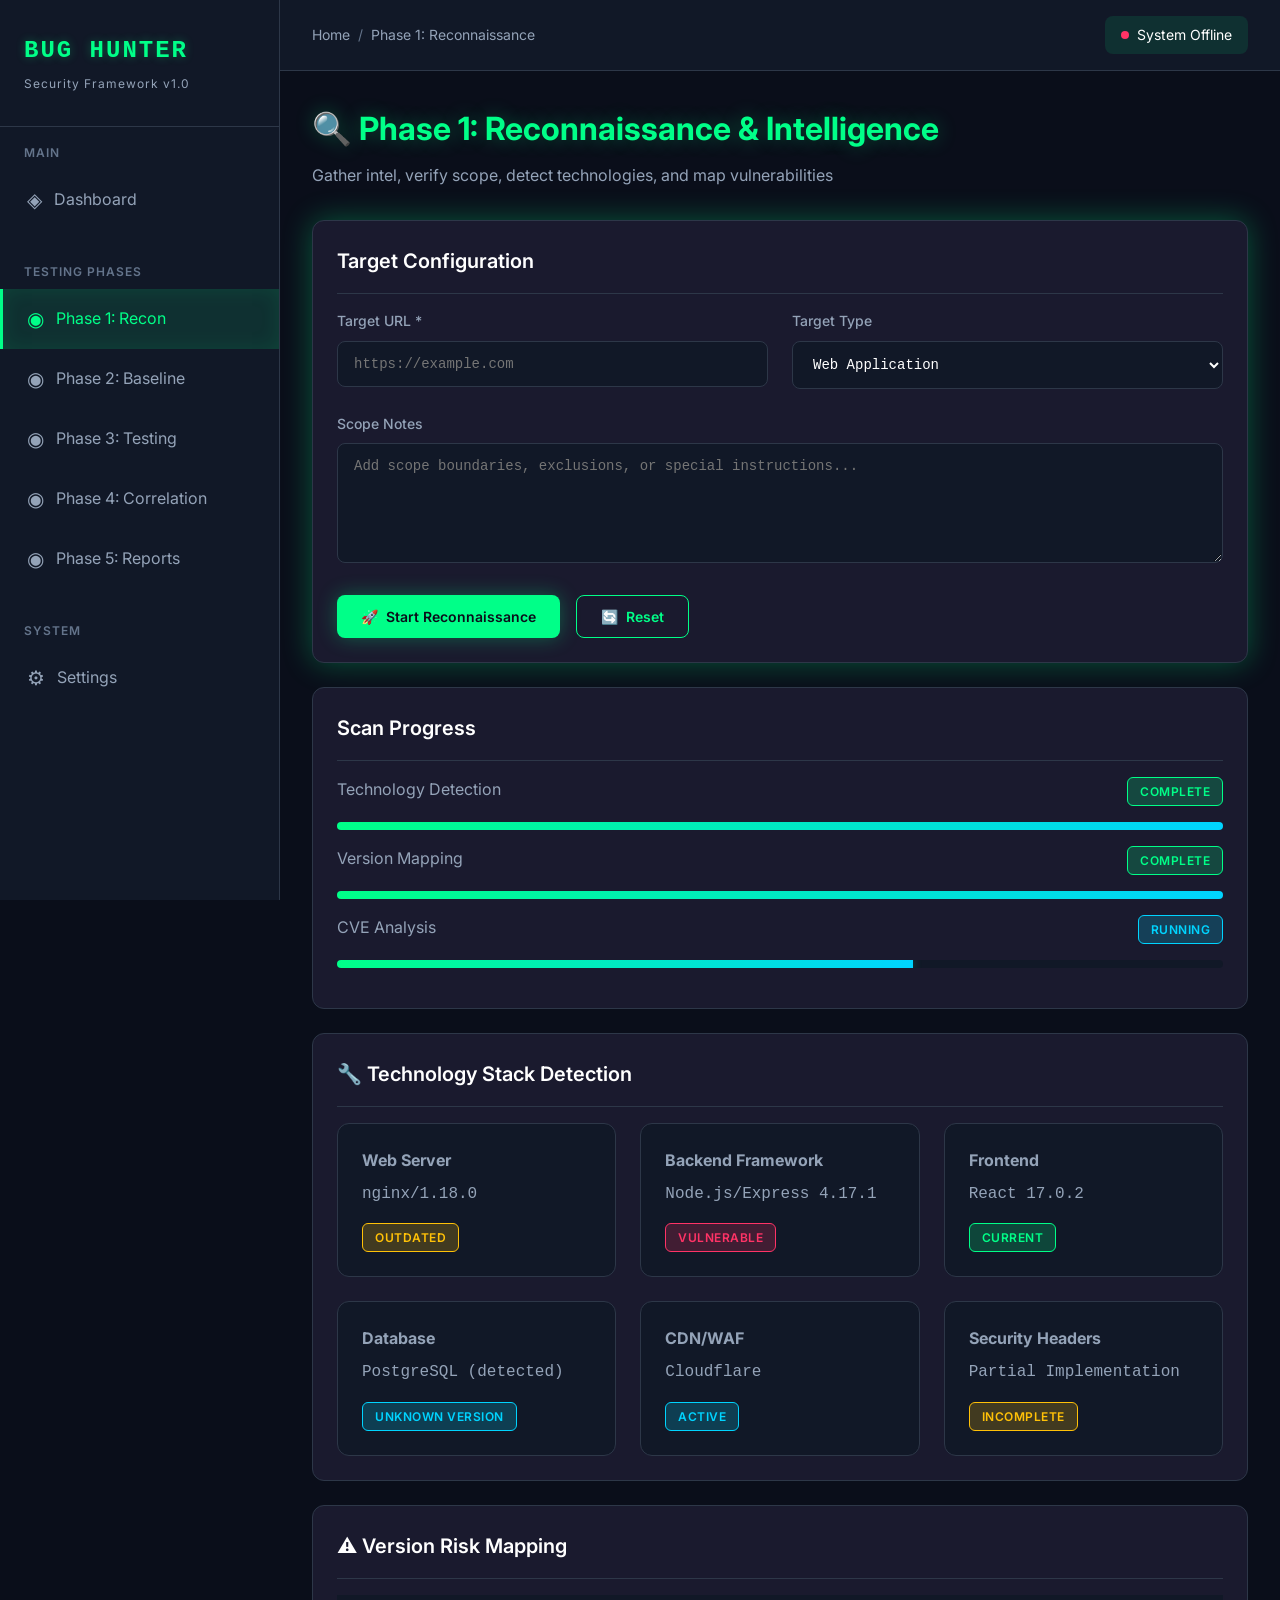
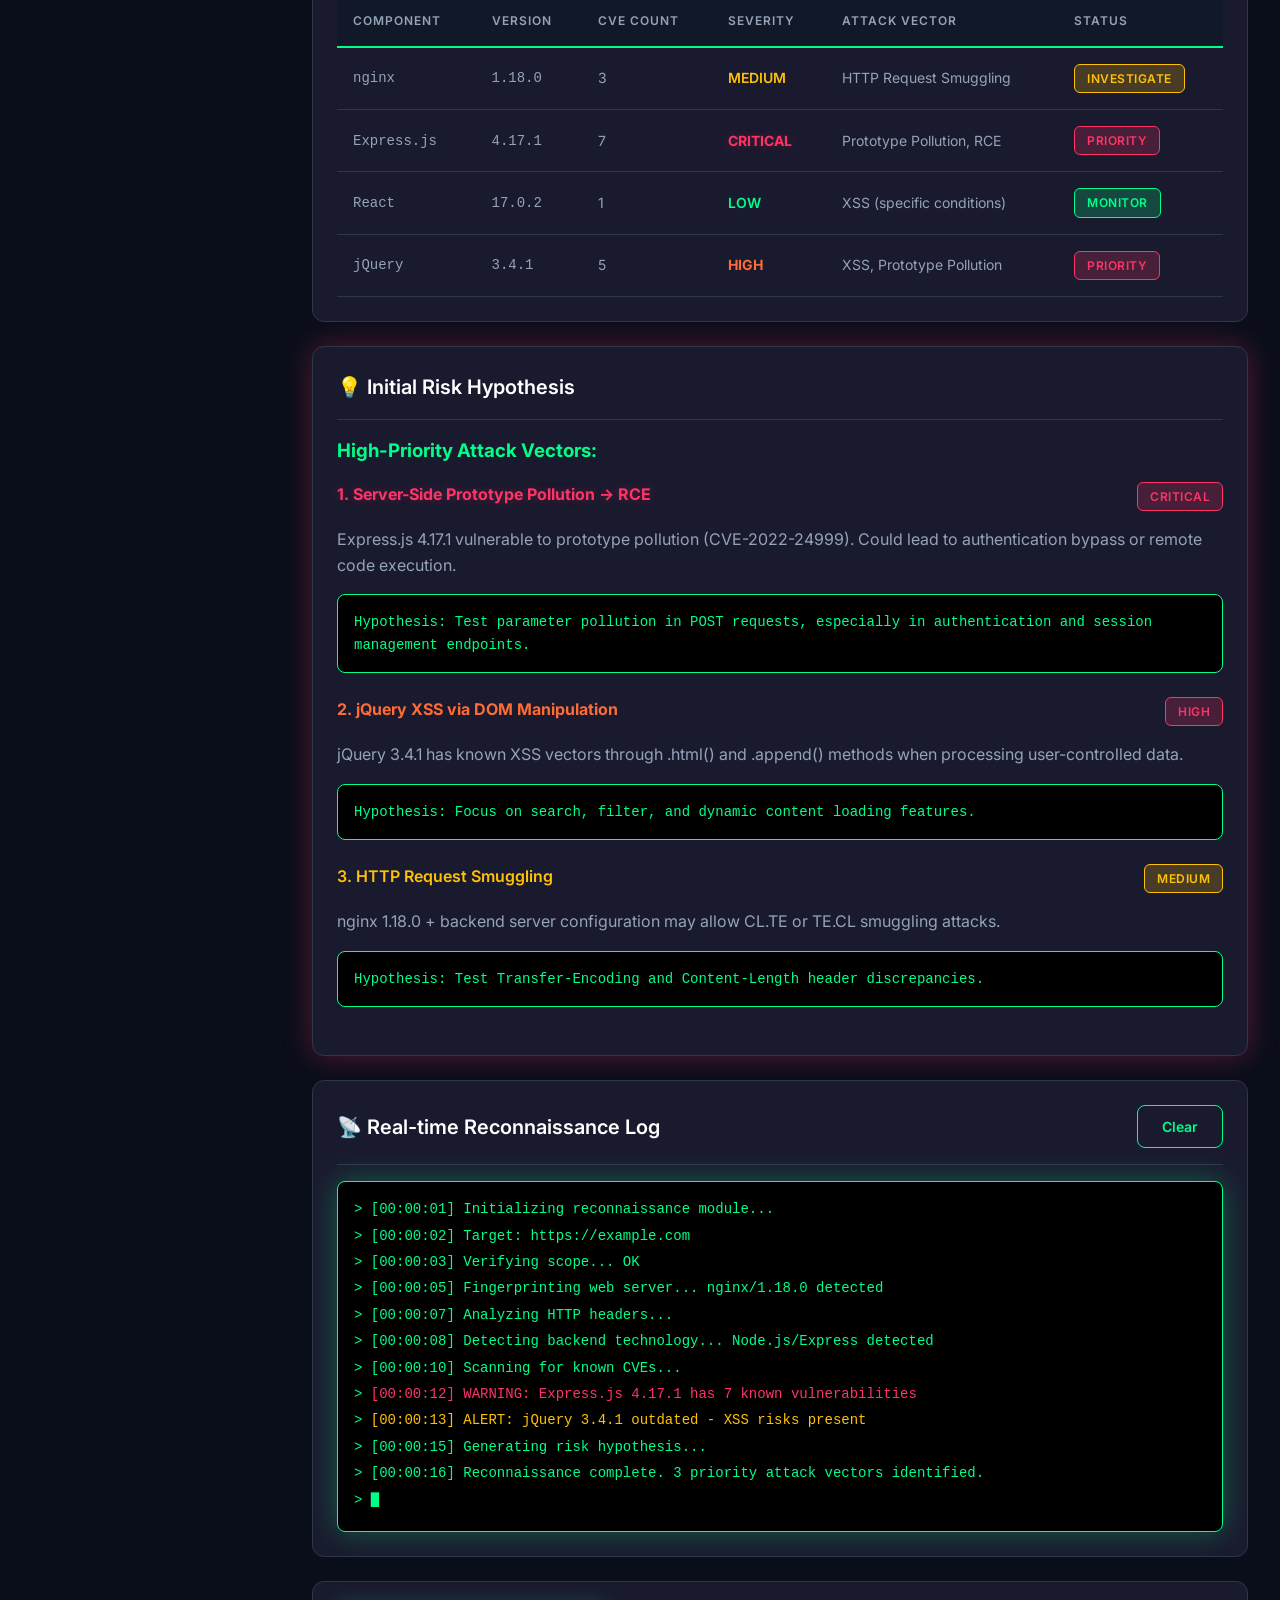
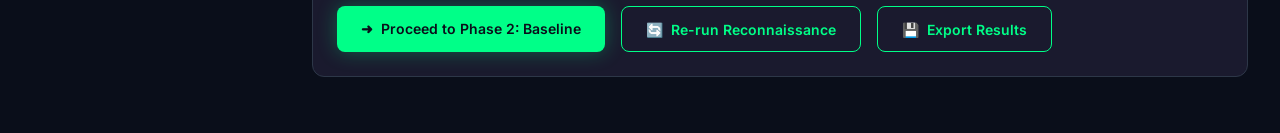
==== commit 15a25ffd: "Remove authorization functionality completely from framework Co-authored-by: imnaruu <104673511+imna" ====
--- a/frontend/pages/recon.html
+++ b/frontend/pages/recon.html
@@ -126,63 +126,37 @@
                     </div>
                 </div>
 
-                <!-- Scope Verification Status -->
-                <div class="grid grid-2">
-                    <div class="card">
-                        <div class="card-header">
-                            <h2 class="card-title">Scope Verification</h2>
-                            <span class="badge badge-success">VERIFIED</span>
-                        </div>
-                        <div class="card-body">
-                            <div class="mb-2">
-                                <strong>Authorization Status:</strong>
-                                <div class="mt-1">
-                                    <span class="badge badge-success">✓ Written Permission</span>
-                                    <span class="badge badge-success">✓ In-Scope Domain</span>
-                                </div>
-                            </div>
-                            <div class="mb-2">
-                                <strong>Scope Document:</strong>
-                                <div class="monospace text-secondary mt-1">authorization_example_com.pdf</div>
-                            </div>
-                            <div>
-                                <strong>Valid Until:</strong>
-                                <div class="monospace text-secondary mt-1">2024-12-31</div>
-                            </div>
-                        </div>
-                    </div>
-
-                    <div class="card">
-                        <div class="card-header">
-                            <h2 class="card-title">Scan Progress</h2>
-                        </div>
-                        <div class="card-body">
-                            <div class="mb-2">
-                                <div class="flex-between mb-1">
-                                    <span>Technology Detection</span>
-                                    <span class="badge badge-success">COMPLETE</span>
-                                </div>
-                                <div class="progress">
-                                    <div class="progress-bar" style="width: 100%"></div>
-                                </div>
-                            </div>
-                            <div class="mb-2">
-                                <div class="flex-between mb-1">
-                                    <span>Version Mapping</span>
-                                    <span class="badge badge-success">COMPLETE</span>
-                                </div>
-                                <div class="progress">
-                                    <div class="progress-bar" style="width: 100%"></div>
-                                </div>
-                            </div>
-                            <div>
-                                <div class="flex-between mb-1">
-                                    <span>CVE Analysis</span>
-                                    <span class="badge badge-info">RUNNING</span>
-                                </div>
-                                <div class="progress">
-                                    <div class="progress-bar" style="width: 65%"></div>
-                                </div>
+                <!-- Scan Progress -->
+                <div class="card">
+                    <div class="card-header">
+                        <h2 class="card-title">Scan Progress</h2>
+                    </div>
+                    <div class="card-body">
+                        <div class="mb-2">
+                            <div class="flex-between mb-1">
+                                <span>Technology Detection</span>
+                                <span class="badge badge-success">COMPLETE</span>
+                            </div>
+                            <div class="progress">
+                                <div class="progress-bar" style="width: 100%"></div>
+                            </div>
+                        </div>
+                        <div class="mb-2">
+                            <div class="flex-between mb-1">
+                                <span>Version Mapping</span>
+                                <span class="badge badge-success">COMPLETE</span>
+                            </div>
+                            <div class="progress">
+                                <div class="progress-bar" style="width: 100%"></div>
+                            </div>
+                        </div>
+                        <div>
+                            <div class="flex-between mb-1">
+                                <span>CVE Analysis</span>
+                                <span class="badge badge-info">RUNNING</span>
+                            </div>
+                            <div class="progress">
+                                <div class="progress-bar" style="width: 65%"></div>
                             </div>
                         </div>
                     </div>
@@ -363,7 +337,7 @@
                         <div class="terminal" id="reconTerminal">
                             <div class="terminal-line">[00:00:01] Initializing reconnaissance module...</div>
                             <div class="terminal-line">[00:00:02] Target: https://example.com</div>
-                            <div class="terminal-line">[00:00:03] Verifying scope authorization... OK</div>
+                            <div class="terminal-line">[00:00:03] Verifying scope... OK</div>
                             <div class="terminal-line">[00:00:05] Fingerprinting web server... nginx/1.18.0 detected</div>
                             <div class="terminal-line">[00:00:07] Analyzing HTTP headers...</div>
                             <div class="terminal-line">[00:00:08] Detecting backend technology... Node.js/Express detected</div>
